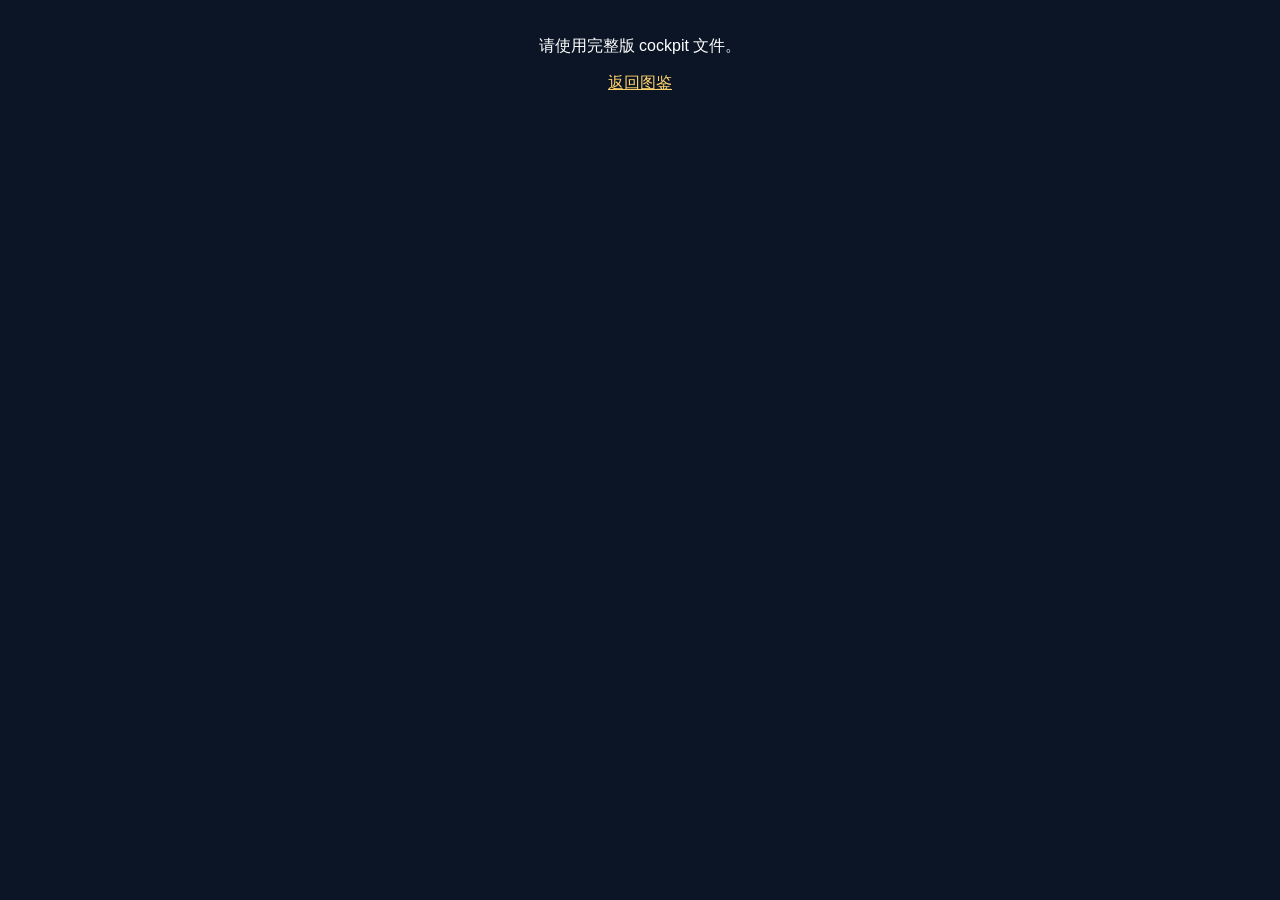
==== cockpit.html @ 0d89c6a7 "Add cartoon cockpit mini-game for kids" ====
<!DOCTYPE html><html lang="zh-CN"><head><meta charset="UTF-8"><meta name="viewport" content="width=device-width, initial-scale=1, maximum-scale=1"><title>小小机长</title><style>body{margin:0;font-family:sans-serif;background:#0b1526;color:#fff}#note{padding:20px;text-align:center}</style></head><body><div id="note"><p>请使用完整版 cockpit 文件。</p><p><a href="https://cdn.jsdelivr.net/gh/branezheng666-commits/sky-atlas@main/index.html" style="color:#ffd36a">返回图鉴</a></p></div></body></html>
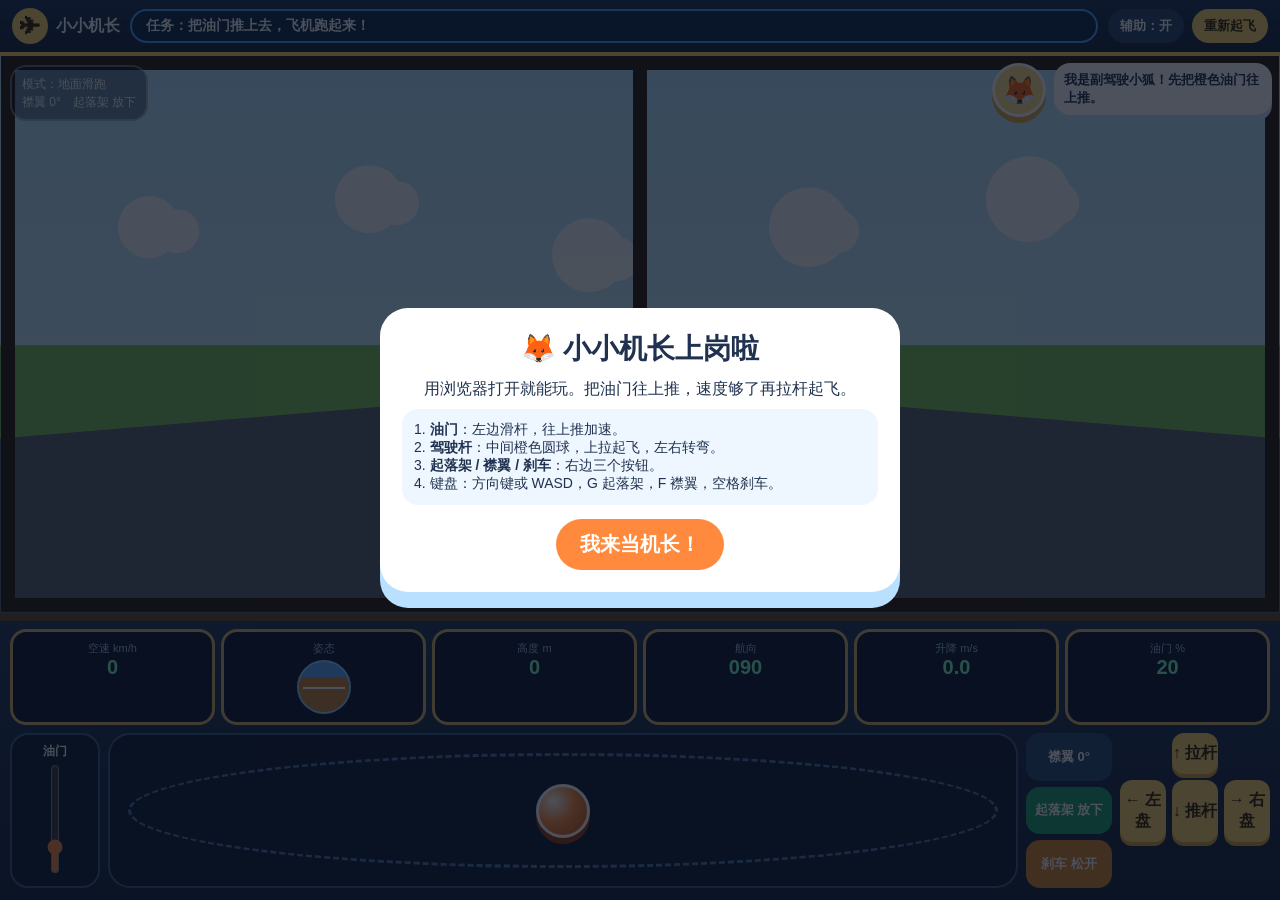
==== commit 27528373: "Publish full cartoon cockpit game" ====
--- a/cockpit.html
+++ b/cockpit.html
@@ -1 +1,152 @@
-<!DOCTYPE html><html lang="zh-CN"><head><meta charset="UTF-8"><meta name="viewport" content="width=device-width, initial-scale=1, maximum-scale=1"><title>小小机长</title><style>body{margin:0;font-family:sans-serif;background:#0b1526;color:#fff}#note{padding:20px;text-align:center}</style></head><body><div id="note"><p>请使用完整版 cockpit 文件。</p><p><a href="https://cdn.jsdelivr.net/gh/branezheng666-commits/sky-atlas@main/index.html" style="color:#ffd36a">返回图鉴</a></p></div></body></html>+<!DOCTYPE html>
+<html lang="zh-CN">
+<head>
+  <meta charset="UTF-8">
+  <meta name="viewport" content="width=device-width, initial-scale=1, maximum-scale=1, user-scalable=no">
+  <title>小小机长 · 卡通驾驶舱</title>
+  <style>
+    :root { --gold:#ffd36a; --orange:#ff8a3d; --text:#f6fbff; }
+    * { box-sizing: border-box; margin: 0; padding: 0; }
+    html, body { height: 100%; }
+    body { font-family: "PingFang SC","Hiragino Sans GB","Noto Sans SC","Microsoft YaHei",sans-serif; background:#0b1526; color:var(--text); overflow:hidden; }
+    .app { height:100%; display:grid; grid-template-rows:auto 1fr auto; }
+    .topbar { display:flex; align-items:center; justify-content:space-between; gap:10px; padding:8px 12px; background:linear-gradient(180deg,#1d3358,#15243d); border-bottom:3px solid #ffd36a; }
+    .brand { display:flex; align-items:center; gap:8px; font-weight:800; }
+    .logo { width:36px; height:36px; border-radius:50%; background:#ffd36a; color:#3b2500; display:grid; place-items:center; font-size:20px; }
+    .mission { flex:1; min-width:0; background:#0f2748; border:2px solid #4aa3ff; border-radius:999px; padding:6px 14px; font-size:14px; font-weight:700; white-space:nowrap; overflow:hidden; text-overflow:ellipsis; }
+    .top-actions { display:flex; gap:8px; }
+    .tiny { border:0; border-radius:999px; padding:8px 12px; font-weight:800; cursor:pointer; font-size:13px; text-decoration:none; display:inline-flex; align-items:center; }
+    .tiny.gold { background:var(--gold); color:#3b2500; }
+    .tiny.ghost { background:#2a446c; color:#fff; }
+    .view-wrap { position:relative; min-height:180px; }
+    canvas { width:100%; height:100%; display:block; background:#7ecbff; }
+    .hud { position:absolute; left:10px; top:10px; background:rgba(10,20,40,.45); border:2px solid rgba(255,255,255,.35); border-radius:16px; padding:8px 10px; font-size:12px; line-height:1.5; }
+    .buddy { position:absolute; right:8px; top:8px; width:min(280px,46vw); display:flex; gap:8px; align-items:flex-start; }
+    .face { width:54px; height:54px; border-radius:50%; background:#ffe08a; border:3px solid #fff; flex:none; display:grid; place-items:center; font-size:28px; box-shadow:0 6px 0 #e0a84a; }
+    .bubble { background:#fff; color:#20324f; border-radius:16px; padding:8px 10px; font-size:13px; font-weight:700; box-shadow:0 6px 0 #c9e5ff; }
+    .cockpit { background:linear-gradient(180deg,#24385c,#16243c); border-top:8px solid #6b4a2b; padding:8px 10px 12px; }
+    .gauges { display:grid; grid-template-columns:repeat(6,1fr); gap:6px; margin-bottom:8px; }
+    .gauge { background:#0c1730; border:3px solid #d7b36a; border-radius:16px; padding:6px 4px 8px; text-align:center; min-width:0; }
+    .gauge b { display:block; font-size:clamp(14px,3vw,20px); color:#7dffc3; }
+    .gauge span { font-size:11px; color:#9ec2ea; }
+    .ai-box { height:54px; margin:4px auto 0; width:54px; border-radius:50%; overflow:hidden; border:2px solid #8fd0ff; position:relative; background:#5aa8ff; }
+    .ai-ground { position:absolute; left:-20%; right:-20%; height:70%; bottom:0; background:#c9843a; }
+    .ai-line { position:absolute; left:8%; right:8%; height:2px; top:50%; background:#fff; }
+    .controls { display:grid; grid-template-columns:90px 1fr 150px; gap:8px; align-items:stretch; }
+    .throttle { background:#101c33; border-radius:18px; padding:8px; text-align:center; border:2px solid #3d5d8d; }
+    .throttle input { writing-mode:vertical-lr; direction:rtl; height:110px; width:36px; accent-color:#ff8a3d; }
+    .stick-wrap { display:grid; grid-template-columns:1fr 86px; gap:8px; }
+    .stick { background:#101c33; border:2px solid #3d5d8d; border-radius:22px; position:relative; min-height:128px; touch-action:none; }
+    .stick-base { position:absolute; inset:18px; border-radius:50%; border:3px dashed #4e74aa; }
+    .knob { position:absolute; width:54px; height:54px; border-radius:50%; background:radial-gradient(circle at 30% 30%,#fff,#ff8a3d 45%,#c45116); border:3px solid #fff; left:50%; top:50%; transform:translate(-50%,-50%); box-shadow:0 6px 0 #9a3a10; }
+    .switches { display:grid; gap:6px; }
+    .sw { border:0; border-radius:14px; padding:8px 6px; font-weight:800; cursor:pointer; background:#2a4a78; color:#fff; font-size:13px; }
+    .sw.on { background:#1ea36b; }
+    .sw.warn { background:#d9842a; }
+    .keys { display:flex; flex-direction:column; gap:6px; }
+    .keyrow { display:grid; grid-template-columns:repeat(3,1fr); gap:6px; }
+    .key { background:#ffd36a; color:#3b2500; border:0; border-radius:12px; font-weight:900; padding:10px 0; cursor:pointer; font-size:16px; box-shadow:0 4px 0 #d7a63a; }
+    .overlay { position:fixed; inset:0; background:rgba(8,14,28,.72); display:flex; align-items:center; justify-content:center; z-index:20; padding:16px; }
+    .card { width:min(520px,100%); background:#fff; color:#20324f; border-radius:28px; padding:22px; text-align:center; box-shadow:0 16px 0 #b9e0ff; }
+    .card h1 { font-size:28px; margin-bottom:8px; }
+    .card p { margin:8px 0; line-height:1.6; }
+    .how { text-align:left; background:#eef7ff; border-radius:16px; padding:12px; font-size:14px; }
+    .start { margin-top:14px; border:0; background:#ff8a3d; color:#fff; font-size:20px; font-weight:900; border-radius:999px; padding:12px 24px; cursor:pointer; }
+    .hidden { display:none; }
+    @media (max-width:800px){ .gauges{grid-template-columns:repeat(3,1fr);} .controls{grid-template-columns:70px 1fr;} .keys{grid-column:1/-1;} }
+  </style>
+</head>
+<body>
+  <div class="app">
+    <div class="topbar">
+      <div class="brand"><div class="logo">✈</div>小小机长</div>
+      <div class="mission" id="mission">任务：把油门推上去，飞机跑起来！</div>
+      <div class="top-actions">
+        <button class="tiny ghost" id="assistBtn">辅助：开</button>
+        <button class="tiny gold" id="resetBtn">重新起飞</button>
+      </div>
+    </div>
+    <div class="view-wrap">
+      <canvas id="view"></canvas>
+      <div class="hud" id="hud"></div>
+      <div class="buddy"><div class="face">🦊</div><div class="bubble" id="talk">我是副驾驶小狐！先把橙色油门往上推。</div></div>
+    </div>
+    <div class="cockpit">
+      <div class="gauges">
+        <div class="gauge"><span>空速 km/h</span><b id="g-spd">0</b></div>
+        <div class="gauge"><span>姿态</span><div class="ai-box"><div class="ai-ground" id="ai-g"></div><div class="ai-line"></div></div></div>
+        <div class="gauge"><span>高度 m</span><b id="g-alt">0</b></div>
+        <div class="gauge"><span>航向</span><b id="g-hdg">090</b></div>
+        <div class="gauge"><span>升降 m/s</span><b id="g-vs">0.0</b></div>
+        <div class="gauge"><span>油门 %</span><b id="g-thr">20</b></div>
+      </div>
+      <div class="controls">
+        <div class="throttle"><div style="font-size:12px;font-weight:800;margin-bottom:4px">油门</div><input id="thr" type="range" min="0" max="100" value="20"></div>
+        <div class="stick-wrap">
+          <div class="stick" id="stick"><div class="stick-base"></div><div class="knob" id="knob"></div></div>
+          <div class="switches">
+            <button class="sw" id="flapBtn">襟翼 0°</button>
+            <button class="sw on" id="gearBtn">起落架 放下</button>
+            <button class="sw warn" id="brkBtn">刹车 松开</button>
+          </div>
+        </div>
+        <div class="keys">
+          <div class="keyrow"><span></span><button class="key" data-k="up">↑ 拉杆</button><span></span></div>
+          <div class="keyrow">
+            <button class="key" data-k="left">← 左盘</button>
+            <button class="key" data-k="down">↓ 推杆</button>
+            <button class="key" data-k="right">→ 右盘</button>
+          </div>
+        </div>
+      </div>
+    </div>
+  </div>
+  <div class="overlay" id="intro">
+    <div class="card">
+      <h1>🦊 小小机长上岗啦</h1>
+      <p>用浏览器打开就能玩。把油门往上推，速度够了再拉杆起飞。</p>
+      <div class="how">1. <b>油门</b>：左边滑杆，往上推加速。<br>2. <b>驾驶杆</b>：中间橙色圆球，上拉起飞，左右转弯。<br>3. <b>起落架 / 襟翼 / 刹车</b>：右边三个按钮。<br>4. 键盘：方向键或 WASD，G 起落架，F 襟翼，空格刹车。</div>
+      <button class="start" id="go">我来当机长！</button>
+    </div>
+  </div>
+  <div class="overlay hidden" id="end">
+    <div class="card"><h1 id="endTitle">落地成功！</h1><p id="endMsg">你完成了一次起飞和降落。</p><button class="start" id="again">再飞一次</button></div>
+  </div>
+<script>
+const canvas=document.getElementById("view"); const ctx=canvas.getContext("2d");
+const talk=document.getElementById("talk"); const missionEl=document.getElementById("mission");
+const ac={x:0,z:180,alt:0,hdg:0,pitch:0,roll:0,spd:0,vs:0,thr:20,flaps:0,gear:true,brk:false,onGround:true,crashed:false,landed:false,assist:true};
+const input={pitch:0,roll:0}; let step=0, flying=false, last=performance.now();
+const STEPS=["任务：把油门推到 80% 以上，开始滑跑！","任务：速度到 240 以后，轻轻拉杆抬头起飞。","任务：离开地面后收起起落架。","任务：爬升到 800 米，再把飞机飞平。","任务：向右转，让航向接近 180，准备返场。","任务：下降到 300 米，对准跑道。","任务：放下起落架和襟翼，收油门，轻轻落地。"];
+function resize(){ const wrap=canvas.parentElement; canvas.width=wrap.clientWidth*devicePixelRatio; canvas.height=wrap.clientHeight*devicePixelRatio; ctx.setTransform(devicePixelRatio,0,0,devicePixelRatio,0,0); }
+addEventListener("resize",resize); resize();
+document.getElementById("go").onclick=()=>{ document.getElementById("intro").classList.add("hidden"); flying=true; };
+document.getElementById("again").onclick=reset; document.getElementById("resetBtn").onclick=reset;
+document.getElementById("assistBtn").onclick=()=>{ ac.assist=!ac.assist; document.getElementById("assistBtn").textContent="辅助："+(ac.assist?"开":"关"); };
+function reset(){ Object.assign(ac,{x:0,z:180,alt:0,hdg:0,pitch:0,roll:0,spd:0,vs:0,thr:20,flaps:0,gear:true,brk:false,onGround:true,crashed:false,landed:false}); document.getElementById("thr").value=20; document.getElementById("end").classList.add("hidden"); step=0; flying=true; say("重新开始！先推油门。"); syncButtons(); }
+function say(t){ talk.textContent=t; }
+document.getElementById("thr").addEventListener("input",e=>ac.thr=+e.target.value);
+document.getElementById("flapBtn").onclick=()=>{ ac.flaps=ac.flaps===0?15:ac.flaps===15?30:0; syncButtons(); };
+document.getElementById("gearBtn").onclick=()=>{ if(!ac.onGround||ac.alt>2) ac.gear=!ac.gear; syncButtons(); };
+document.getElementById("brkBtn").onclick=()=>{ ac.brk=!ac.brk; syncButtons(); };
+function syncButtons(){ const f=document.getElementById("flapBtn"); f.textContent="襟翼 "+ac.flaps+"°"; f.classList.toggle("on",ac.flaps>0); const g=document.getElementById("gearBtn"); g.textContent=ac.gear?"起落架 放下":"起落架 收起"; g.classList.toggle("on",ac.gear); const b=document.getElementById("brkBtn"); b.textContent=ac.brk?"刹车 踩住":"刹车 松开"; b.classList.toggle("warn",!ac.brk); b.classList.toggle("on",ac.brk); }
+const keys={};
+addEventListener("keydown",e=>{ keys[e.key.toLowerCase()]=true; if(e.key==="g"||e.key==="G"){ac.gear=!ac.gear;syncButtons();} if(e.key==="f"||e.key==="F"){ac.flaps=ac.flaps===0?15:ac.flaps===15?30:0;syncButtons();} if(e.code==="Space"){ac.brk=true;syncButtons();e.preventDefault();} });
+addEventListener("keyup",e=>{ keys[e.key.toLowerCase()]=false; if(e.code==="Space"){ac.brk=false;syncButtons();} });
+document.querySelectorAll(".key").forEach(btn=>{ const apply=on=>{ const k=btn.dataset.k; if(k==="up")keys.arrowup=on; if(k==="down")keys.arrowdown=on; if(k==="left")keys.arrowleft=on; if(k==="right")keys.arrowright=on; }; btn.addEventListener("pointerdown",e=>{apply(true);e.preventDefault();}); addEventListener("pointerup",()=>apply(false)); });
+const stick=document.getElementById("stick"); const knob=document.getElementById("knob"); let dragging=false;
+function setStick(nx,ny){ const r=stick.getBoundingClientRect(); let x=(nx-r.left)/r.width*2-1; let y=(ny-r.top)/r.height*2-1; const m=Math.hypot(x,y); if(m>1){x/=m;y/=m;} input.roll=x; input.pitch=-y; knob.style.left=((x+1)/2*100)+"%"; knob.style.top=((y+1)/2*100)+"%"; }
+stick.addEventListener("pointerdown",e=>{ dragging=true; stick.setPointerCapture(e.pointerId); setStick(e.clientX,e.clientY); });
+stick.addEventListener("pointermove",e=>{ if(dragging) setStick(e.clientX,e.clientY); });
+stick.addEventListener("pointerup",()=>{ dragging=false; input.roll=0; input.pitch=0; knob.style.left="50%"; knob.style.top="50%"; });
+function update(dt){ if(!flying||ac.crashed||ac.landed) return; let pIn=input.pitch,rIn=input.roll; if(keys.arrowup||keys.w)pIn+=1; if(keys.arrowdown||keys.s)pIn-=1; if(keys.arrowleft||keys.a)rIn-=1; if(keys.arrowright||keys.d)rIn+=1; if(keys.shift)ac.thr=Math.min(100,ac.thr+40*dt); if(keys.control)ac.thr=Math.max(0,ac.thr-40*dt); document.getElementById("thr").value=ac.thr|0; pIn=Math.max(-1,Math.min(1,pIn)); rIn=Math.max(-1,Math.min(1,rIn)); const targetPitch=pIn*(ac.assist?8:14); const targetRoll=rIn*(ac.assist?18:28); ac.pitch+=(targetPitch-ac.pitch)*Math.min(1,3*dt); ac.roll+=(targetRoll-ac.roll)*Math.min(1,3*dt); if(ac.assist){ ac.roll*=Math.pow(0.2,dt); if(Math.abs(pIn)<0.05) ac.pitch*=Math.pow(0.35,dt);} const thrust=ac.thr*0.085; const drag=ac.spd*ac.spd*0.000035+(ac.gear?4:0)+ac.flaps*0.08+(ac.brk&&ac.onGround?28:0); ac.spd+=(thrust*12-drag*0.08-(ac.onGround?3:0))*dt*10; if(ac.spd<0)ac.spd=0; if(ac.spd>880)ac.spd=880; const lift=ac.spd*(0.012+ac.flaps*0.00025)+ac.pitch*2.2; if(ac.onGround){ ac.vs=0; ac.alt=0; if(ac.spd>230&&ac.pitch>4){ ac.onGround=false; say("起飞啦！收起落架，继续爬升。"); } } else { ac.vs=lift-9.2-(ac.spd<180?8:0); ac.alt+=ac.vs*dt*8; if(ac.alt<0){ ac.alt=0; if(Math.abs(ac.vs)>12||ac.spd>320||!ac.gear){ ac.crashed=true; finish(false);} else { ac.onGround=true; ac.landed=true; ac.vs=0; ac.pitch=0; finish(true);} } } if(!ac.onGround) ac.hdg+=ac.roll*0.45*dt*(ac.spd/200); else ac.hdg+=rIn*12*dt*(ac.spd/80); ac.hdg=(ac.hdg+360)%360; const rad=ac.hdg*Math.PI/180; const ms=ac.spd/3.6; ac.x+=Math.sin(rad)*ms*dt; ac.z+=Math.cos(rad)*ms*dt; advanceMission(); }
+function advanceMission(){ if(step===0&&ac.thr>=80&&ac.spd>40){step=1;say("跑起来了！速度到 240 就轻轻拉杆。");} else if(step===1&&!ac.onGround){step=2;} else if(step===2&&!ac.gear){step=3;say("起落架收好了。继续爬到 800 米。");} else if(step===3&&ac.alt>=800){step=4;say("高度够了！向右转，航向对准 180。");} else if(step===4&&ac.hdg>150&&ac.hdg<210&&ac.alt>400){step=5;say("返场了。慢慢收油门下降。");} else if(step===5&&ac.alt<300&&ac.alt>20){step=6;say("放下起落架和襟翼，对准跑道降落。");} missionEl.textContent=STEPS[step]; }
+function finish(ok){ flying=false; document.getElementById("endTitle").textContent=ok?"落地成功！🏆":"这次有点重 💥"; document.getElementById("endMsg").textContent=ok?"你完成了起飞、爬升、转弯和降落。":"落地要慢一点，记得放下起落架。"; document.getElementById("end").classList.remove("hidden"); }
+function draw(){ const w=canvas.width/devicePixelRatio,h=canvas.height/devicePixelRatio; const horizon=h*0.52+ac.pitch*6; ctx.save(); ctx.translate(w/2,horizon); ctx.rotate(-ac.roll*Math.PI/180); ctx.translate(-w/2,-horizon); const sky=ctx.createLinearGradient(0,-h,0,horizon); sky.addColorStop(0,"#8fd3ff"); sky.addColorStop(1,"#c9ecff"); ctx.fillStyle=sky; ctx.fillRect(-w,-h,w*3,h+horizon+20); ctx.fillStyle="#7bc45a"; ctx.fillRect(-w,horizon,w*3,h*2); drawRunway(w,h,horizon); drawClouds(w,horizon); ctx.restore(); ctx.strokeStyle="#2b1a0d"; ctx.lineWidth=14; ctx.strokeRect(8,8,w-16,h-16); ctx.beginPath(); ctx.moveTo(w/2,8); ctx.lineTo(w/2,h-8); ctx.stroke(); document.getElementById("g-spd").textContent=ac.spd|0; document.getElementById("g-alt").textContent=Math.max(0,ac.alt)|0; document.getElementById("g-hdg").textContent=String((ac.hdg+90+360)%360|0).padStart(3,"0"); document.getElementById("g-vs").textContent=ac.vs.toFixed(1); document.getElementById("g-thr").textContent=ac.thr|0; document.getElementById("ai-g").style.transform=`translateY(${ac.pitch*1.4}px) rotate(${-ac.roll}deg)`; document.getElementById("hud").innerHTML=`模式：${ac.onGround?"地面滑跑":"空中飞行"}<br>襟翼 ${ac.flaps}°　起落架 ${ac.gear?"放下":"收起"}`; }
+function drawRunway(w,h,horizon){ const relH=ac.hdg*Math.PI/180; const pts=[[-30,0],[30,0],[30,3200],[-30,3200]].map(([x,z])=>{ const dx=x-ac.x,dz=z-ac.z; return {fx:dx*Math.cos(-relH)-dz*Math.sin(-relH), fz:dx*Math.sin(-relH)+dz*Math.cos(-relH)}; }); if(pts.every(p=>p.fz<8)) return; const project=p=>{ const z=Math.max(12,p.fz); const s=280/z; return [w/2+p.fx*s*8, horizon+(20-ac.alt*0.04)*(280/z)+40]; }; const q=pts.map(project); ctx.fillStyle="#5b6270"; ctx.beginPath(); ctx.moveTo(q[0][0],q[0][1]); for(let i=1;i<q.length;i++) ctx.lineTo(q[i][0],q[i][1]); ctx.closePath(); ctx.fill(); }
+function drawClouds(w,horizon){ ctx.fillStyle="rgba(255,255,255,.9)"; for(let i=0;i<6;i++){ const x=((i*220+ac.z*0.05)%(w+200))-80; const y=horizon-90-(i%3)*28-ac.alt*0.02; ctx.beginPath(); ctx.arc(x,y,28+i*3,0,7); ctx.arc(x+28,y+4,22,0,7); ctx.fill(); } }
+function loop(t){ const dt=Math.min(0.05,(t-last)/1000); last=t; update(dt); draw(); requestAnimationFrame(loop); }
+requestAnimationFrame(loop);
+</script>
+</body>
+</html>
